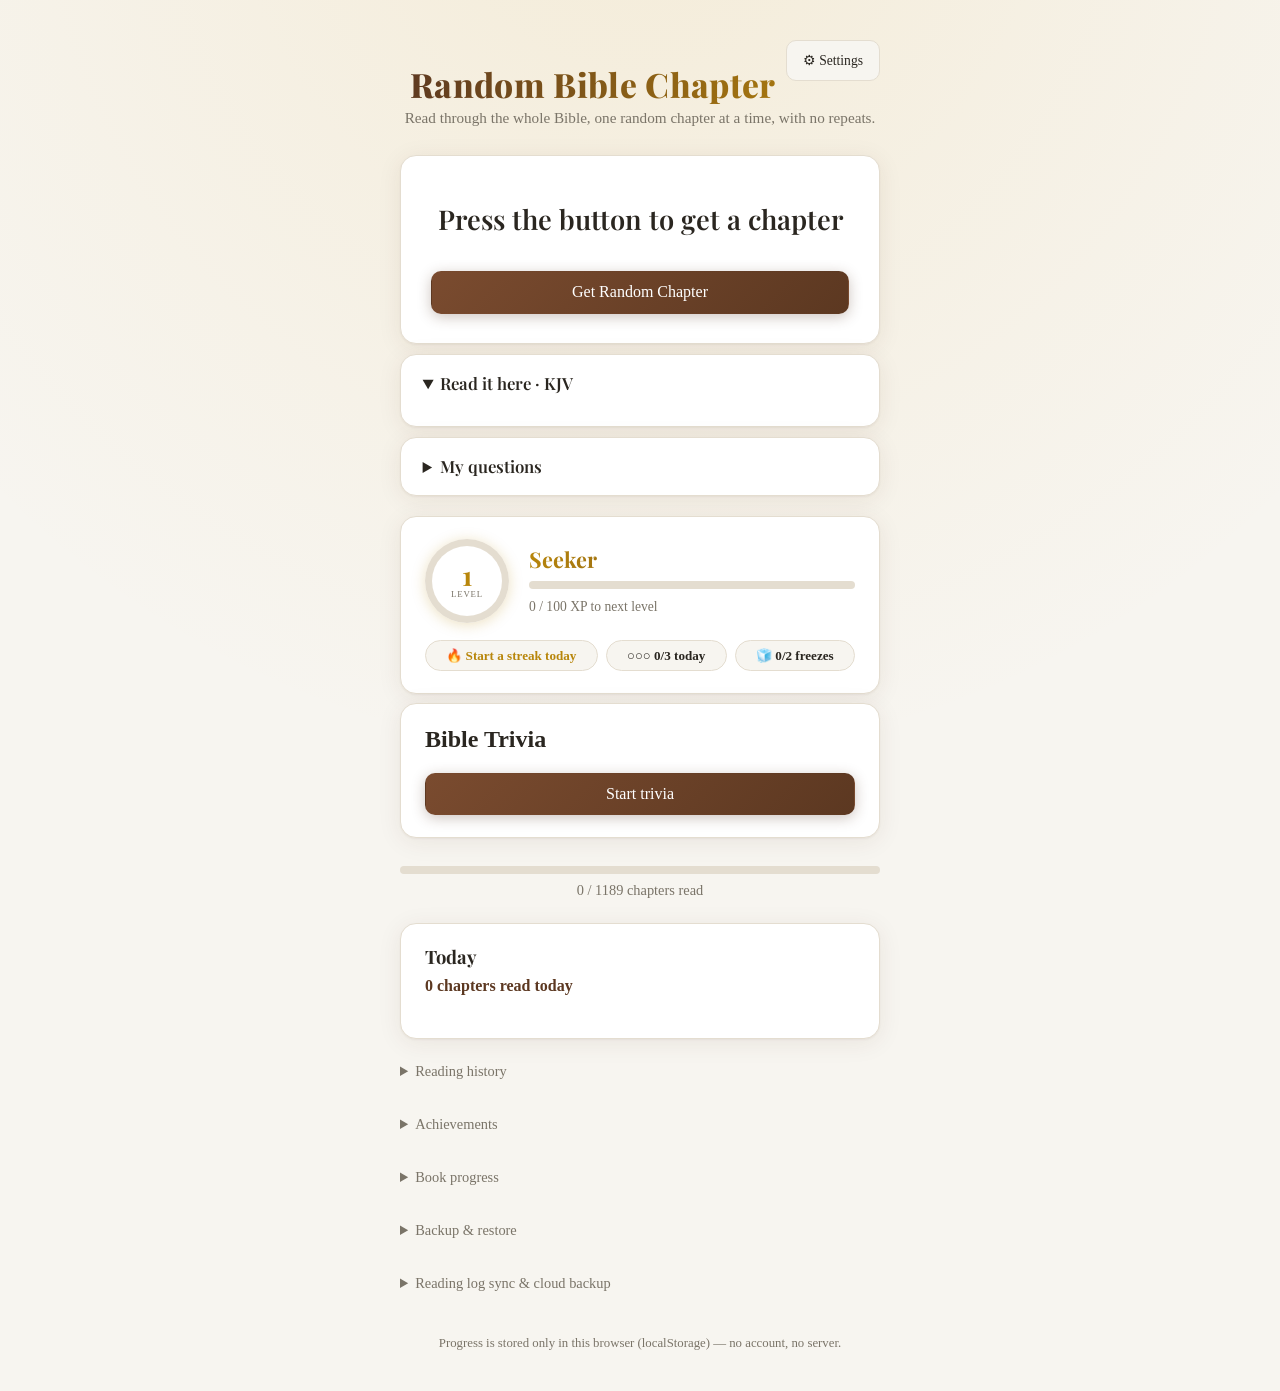
==== index.html @ 70b061d5 "Add Settings > LLM Usage meter, token ledger, and branch trigger for the dry run Co-Authored-By: Cla" ====
<!doctype html>
<html lang="en">
<head>
  <meta charset="UTF-8" />
  <meta name="viewport" content="width=device-width, initial-scale=1.0" />
  <title>Random Bible Chapter</title>
  <meta name="theme-color" content="#4a2c18" />
  <meta name="apple-mobile-web-app-capable" content="yes" />
  <meta name="apple-mobile-web-app-title" content="Bible Chapter" />
  <link rel="manifest" href="manifest.json" />
  <link rel="apple-touch-icon" href="icons/apple-touch-icon.png" />
  <link rel="icon" type="image/png" sizes="32x32" href="icons/favicon-32.png" />
  <link rel="icon" type="image/png" sizes="16x16" href="icons/favicon-16.png" />
  <link rel="icon" type="image/svg+xml" href="icons/icon.svg" />
  <link rel="preconnect" href="https://fonts.googleapis.com" />
  <link rel="preconnect" href="https://fonts.gstatic.com" crossorigin />
  <link
    href="https://fonts.googleapis.com/css2?family=Playfair+Display:ital,wght@0,500;0,600;0,700;0,900;1,600&display=swap"
    rel="stylesheet"
  />
  <link rel="stylesheet" href="style.css" />
</head>
<body>
  <main>
    <button id="settings-btn" class="settings-btn" type="button" aria-label="Settings">⚙ Settings</button>
    <h1>Random Bible Chapter</h1>
    <p class="subtitle">Read through the whole Bible, one random chapter at a time, with no repeats.</p>

    <div class="card">
      <div id="chapter-display">Press the button to get a chapter</div>
      <div id="read-timer" class="read-timer" hidden>
        <div class="read-timer-track"><div id="read-timer-fill" class="read-timer-fill"></div></div>
        <p id="read-timer-label" class="read-timer-label"></p>
      </div>
      <p id="nudge" class="nudge" hidden></p>
      <div class="buttons">
        <button id="get-btn" class="primary">Get Random Chapter</button>
        <div id="action-row" class="button-row" hidden>
          <button id="mark-btn" class="primary">Mark as Read</button>
          <button id="skip-btn">Skip</button>
        </div>
      </div>
    </div>

    <details id="reader" class="card reader" open>
      <summary id="reader-summary">Read it here · KJV</summary>
      <div id="reader-text" class="reader-text" aria-live="polite"></div>
      <div id="reader-mark-row" class="reader-mark-row" hidden>
        <button id="mark-btn-2" class="primary">Mark as Read</button>
      </div>
    </details>

    <details id="questions" class="card questions">
      <summary>My questions <span id="questions-count"></span></summary>
      <p class="hint">
        Jot down questions as you read, in any Bible version. Tap a verse
        number in the text above to start one. When you're done, copy them
        all as a prompt for an LLM.
      </p>
      <form id="q-form" class="q-form" autocomplete="off">
        <label for="q-passage">Passage</label>
        <input id="q-passage" class="code-box q-input" type="text" placeholder="e.g. John 3:16 or Psalm 23" />
        <label for="q-version">Version</label>
        <select id="q-version" class="q-input"></select>
        <input id="q-version-other" class="code-box q-input" type="text" placeholder="Which version?" hidden />
        <label for="q-text">Question</label>
        <textarea id="q-text" class="code-box" rows="3" placeholder="What did you wonder about?"></textarea>
        <button type="submit" class="primary">Add question</button>
      </form>
      <ul id="q-list" class="q-list"></ul>
      <label class="q-check"><input type="checkbox" id="q-include-text" /> Also include the KJV text of each passage</label>
      <button id="q-copy" class="primary">Copy all as an LLM prompt</button>
      <textarea id="q-preview" class="code-box" rows="10" readonly hidden></textarea>
      <p id="q-status" class="hint" aria-live="polite"></p>
      <button id="q-clear" class="q-clear">Clear all questions</button>
    </details>

    <div class="card level-card">
      <div class="level-card-main">
        <div id="level-ring" class="level-ring">
          <div class="level-ring-inner">
            <span id="level-badge" class="level-ring-value">1</span>
            <span class="level-ring-label">Level</span>
          </div>
        </div>
        <div class="level-card-info">
          <p id="rank-name" class="rank-name">Seeker</p>
          <div class="xp-track">
            <div id="xp-bar" class="xp-bar"></div>
          </div>
          <p id="xp-text" class="hint">0 / 100 XP to next level</p>
          <p id="xp-cap-note" class="xp-cap-note" hidden></p>
        </div>
      </div>
      <div class="habit-row">
        <span id="streak-chip" class="habit-chip streak-chip">🔥 Start a streak today</span>
        <span id="goal-chip" class="habit-chip goal-chip">○○○ 0/3 today</span>
        <span id="freeze-chip" class="habit-chip freeze-chip">🧊 0/2 freezes</span>
      </div>
      <p id="completions-line" class="completions-line" hidden></p>
    </div>

    <div class="card trivia-card">
      <h2>Bible Trivia</h2>
      <p id="trivia-status" class="trivia-status"></p>
      <div id="trivia-quiz" hidden>
        <p id="trivia-meta" class="trivia-meta"></p>
        <p id="trivia-question" class="trivia-question"></p>
        <div id="trivia-choices" class="trivia-choices"></div>
        <div id="trivia-feedback" hidden>
          <p id="trivia-result" class="trivia-result" aria-live="polite"></p>
          <p id="trivia-explain" class="trivia-explain"></p>
          <p id="trivia-src" class="trivia-src" hidden></p>
          <button id="trivia-next" class="primary">Next</button>
        </div>
        <button id="trivia-end" class="trivia-end">Finish for now</button>
      </div>
      <button id="trivia-start" class="primary">Start trivia</button>
    </div>

    <div class="progress">
      <div class="progress-track">
        <div id="progress-bar"></div>
      </div>
      <span id="progress-text">0 / 1189 chapters read</span>
    </div>

    <div class="card stats-card">
      <h2>Today</h2>
      <p id="today-count">0 chapters read today</p>
      <ul id="today-list" class="today-list"></ul>
      <p id="trend-text" class="trend-text"></p>
    </div>

    <details>
      <summary>Reading history</summary>
      <ul id="history-list"></ul>
      <button id="reset-btn">Erase everything &amp; start over</button>
    </details>

    <details>
      <summary>Achievements <span id="achievements-count"></span></summary>
      <ul id="achievements-list" class="achievements-list"></ul>
    </details>

    <details>
      <summary>Book progress</summary>
      <div id="book-map" class="book-map"></div>
    </details>

    <details>
      <summary>Backup &amp; restore</summary>
      <p class="hint">
        This app only stores progress in this browser. If you're using it as a
        home-screen app, iOS can occasionally clear that storage on its own —
        save a backup code now and then (e.g. into Notes) so you can restore
        your progress, level, and completions if that happens.
      </p>
      <button id="backup-btn">Copy backup code</button>
      <textarea id="backup-output" class="code-box" readonly rows="3" placeholder="Your backup code will appear here"></textarea>

      <label for="restore-input">Restore from a backup code</label>
      <textarea id="restore-input" class="code-box" rows="3" placeholder="Paste your backup code here"></textarea>
      <button id="restore-btn">Restore</button>

      <p id="backup-status" class="hint" aria-live="polite"></p>
    </details>

    <details>
      <summary>Reading log sync &amp; cloud backup</summary>
      <p class="hint">
        Paste a GitHub personal access token (fine-grained, scoped only to
        your private reading-log repo's Contents permission) to send each
        chapter you mark as read there automatically. This token is stored
        only in this browser (localStorage) — it isn't part of the app's
        source code.
      </p>
      <label for="sync-secret-input">Sync token</label>
      <input id="sync-secret-input" class="code-box" type="password" autocomplete="off" placeholder="Paste your GitHub token here" />
      <button id="sync-save-btn">Save sync key</button>
      <p id="sync-status" class="hint" aria-live="polite"></p>

      <p class="hint">
        With a token saved, your full progress — history, level, achievements,
        streak freezes, and trivia progress — is also backed up to your private repo after every
        chapter. If this browser ever loses its data, paste your token again
        above and tap Restore from cloud. A backup is never overwritten by a
        device that has less progress than it.
      </p>
      <button id="cloud-restore-btn">Restore from cloud</button>
      <p id="cloud-status" class="hint" aria-live="polite"></p>
    </details>

    <section id="settings-view" class="settings-view" hidden>
      <button id="settings-back" type="button">← Back</button>
      <h2>Settings</h2>
      <div id="settings-menu">
        <button id="llm-usage-link" class="settings-row" type="button">LLM Usage <span aria-hidden="true">›</span></button>
      </div>
      <div id="llm-usage" class="card" hidden>
        <h3>LLM Usage</h3>
        <p class="hint">Tokens the free models have used drafting and checking translations, as recorded in par/usage.json.</p>
        <div class="usage-meter" role="meter" id="usage-meter" aria-valuemin="0" aria-valuenow="0" aria-valuemax="1" aria-label="Total LLM tokens used">
          <div id="usage-fill" class="usage-fill"></div>
        </div>
        <p id="usage-total" class="usage-total"></p>
        <label for="usage-budget">Token budget</label>
        <input id="usage-budget" class="code-box q-input" type="number" min="1" step="100000" />
        <ul id="usage-providers" class="usage-providers"></ul>
        <p id="usage-status" class="hint" aria-live="polite"></p>
      </div>
    </section>

    <div id="toast-container" class="toast-container" aria-live="polite"></div>

    <div id="levelup-modal" class="levelup-overlay" hidden role="dialog" aria-modal="true" aria-live="assertive">
      <div class="levelup-card">
        <div class="levelup-burst" aria-hidden="true"></div>
        <div class="levelup-sparkles" aria-hidden="true">
          <span>✦</span><span>✧</span><span>✦</span><span>✧</span><span>✦</span><span>✧</span>
        </div>
        <p id="levelup-kicker" class="levelup-kicker">📖 Level Up! 📖</p>
        <p id="levelup-level" class="levelup-level">Level 2</p>
        <p id="levelup-rank" class="levelup-rank">Seeker</p>
        <p id="levelup-rankup" class="levelup-rankup" hidden>✨ New Rank Unlocked! ✨</p>
        <p id="levelup-completion" class="levelup-completion" hidden></p>
        <button id="levelup-dismiss" class="primary">Continue Reading</button>
      </div>
    </div>

    <footer>
      Progress is stored only in this browser (localStorage) — no account, no server.
    </footer>
  </main>

  <script src="data.js"></script>
  <script src="trivia.js"></script>
  <script src="trivia-prophecy.js"></script>
  <script src="trivia-archaeology.js"></script>
  <script src="trivia-language.js"></script>
  <script src="trivia-ane.js"></script>
  <script src="trivia-discoveries.js"></script>
  <script src="trivia-greek-aramaic-texts.js"></script>
  <script src="trivia-warmups.js"></script>
  <script src="trivia-deep.js"></script>
  <script src="app.js"></script>
</body>
</html>
---- style.css ----
:root {
  color-scheme: light dark;
  --bg: #f7f5f0;
  --card: #ffffff;
  --text: #2a2620;
  --muted: #7a7468;
  --accent: #7a4b2f;
  --accent-dark: #5c3821;
  --border: #e4ddd0;
  --gold: #b8860b;
  --gold-bright: #e0aa2e;
  --font-body: "Georgia", "Iowan Old Style", serif;
  --font-display: "Playfair Display", Georgia, serif;
  --shadow-card: 0 4px 24px rgba(74, 44, 24, 0.08), 0 1px 2px rgba(74, 44, 24, 0.05);
}

@media (prefers-color-scheme: dark) {
  :root {
    --bg: #1b1815;
    --card: #262220;
    --text: #ede7dc;
    --muted: #a89e8d;
    --accent: #c98a55;
    --accent-dark: #e0a06e;
    --border: #3a342e;
    --gold: #e0aa2e;
    --gold-bright: #f5cf6e;
    --shadow-card: 0 4px 24px rgba(0, 0, 0, 0.35), 0 1px 2px rgba(0, 0, 0, 0.25);
  }
}

* {
  box-sizing: border-box;
}

[hidden] {
  display: none !important;
}

body {
  margin: 0;
  min-height: 100vh;
  display: flex;
  justify-content: center;
  padding: 2.5rem 1rem;
  background: radial-gradient(circle at 50% -10%, rgba(224, 170, 46, 0.12), transparent 55%), var(--bg);
  color: var(--text);
  font-family: var(--font-body);
}

main {
  width: 100%;
  max-width: 480px;
  animation: fade-up 0.55s ease both;
}

h1 {
  text-align: center;
  font-family: var(--font-display);
  font-weight: 800;
  font-size: 2.1rem;
  letter-spacing: 0.01em;
  margin-bottom: 0.3rem;
  line-height: 1.25;
  color: var(--accent-dark);
}

/* Gradient text only where clipping is supported; otherwise the solid
   colour above stays visible instead of the title vanishing. */
@supports ((-webkit-background-clip: text) or (background-clip: text)) {
  h1 {
    background: linear-gradient(100deg, var(--accent-dark), var(--gold));
    -webkit-background-clip: text;
    background-clip: text;
    -webkit-text-fill-color: transparent;
  }
}

.subtitle {
  text-align: center;
  color: var(--muted);
  margin-top: 0;
  margin-bottom: 1.75rem;
  font-size: 0.95rem;
}

.card {
  position: relative;
  background: var(--card);
  border: 1px solid var(--border);
  border-radius: 16px;
  padding: 1.85rem;
  text-align: center;
  box-shadow: var(--shadow-card);
}

#chapter-display {
  font-family: var(--font-display);
  font-weight: 600;
  font-size: 1.7rem;
  min-height: 2.4em;
  display: flex;
  align-items: center;
  justify-content: center;
  margin-bottom: 1.25rem;
}

.buttons {
  display: flex;
  flex-direction: column;
  gap: 0.6rem;
}

.button-row {
  display: flex;
  gap: 0.6rem;
}

button {
  font-family: inherit;
  font-size: 1rem;
  padding: 0.7rem 1rem;
  border-radius: 10px;
  border: 1px solid var(--border);
  background: var(--bg);
  color: var(--text);
  cursor: pointer;
  flex: 1;
  transition: transform 0.15s ease, box-shadow 0.15s ease, background 0.15s ease, border-color 0.15s ease;
}

button:disabled {
  opacity: 0.5;
  cursor: not-allowed;
  transform: none;
}

button.primary {
  background: linear-gradient(135deg, var(--accent), var(--accent-dark));
  border-color: transparent;
  color: #fff;
  box-shadow: 0 3px 14px rgba(74, 44, 24, 0.28);
}

button.primary:hover:not(:disabled) {
  transform: translateY(-1px);
  box-shadow: 0 6px 20px rgba(74, 44, 24, 0.32);
}

button.primary.waiting:disabled {
  background: var(--border);
  color: var(--muted);
  box-shadow: none;
  cursor: progress;
  opacity: 0.9;
}

button:not(.primary):hover:not(:disabled) {
  border-color: var(--accent);
  transform: translateY(-1px);
}

/* --- Read timer (anti-farming dwell gate) --- */

.read-timer {
  margin: -0.4rem 0 1.1rem;
}

.read-timer-track {
  height: 6px;
  border-radius: 3px;
  background: var(--border);
  overflow: hidden;
}

.read-timer-fill {
  height: 100%;
  width: 0%;
  background: linear-gradient(90deg, var(--accent), var(--gold-bright));
  transition: width 0.4s linear;
}

.read-timer-label {
  margin: 0.45rem 0 0;
  font-size: 0.8rem;
  color: var(--muted);
  text-align: center;
  font-style: italic;
}

.progress {
  margin-top: 1.75rem;
}

.progress-track {
  height: 8px;
  border-radius: 4px;
  background: var(--border);
  overflow: hidden;
}

#progress-bar {
  height: 100%;
  width: 0%;
  background: linear-gradient(90deg, var(--accent), var(--accent-dark));
  transition: width 0.3s ease;
}

#progress-text {
  display: block;
  text-align: center;
  margin-top: 0.5rem;
  color: var(--muted);
  font-size: 0.9rem;
}

details {
  margin-top: 1.5rem;
}

summary {
  cursor: pointer;
  color: var(--muted);
  font-size: 0.9rem;
  margin-bottom: 0.75rem;
}

#history-list {
  list-style: none;
  padding: 0;
  margin: 0 0 1rem;
  max-height: 220px;
  overflow-y: auto;
  border: 1px solid var(--border);
  border-radius: 10px;
  background: var(--card);
}

#history-list li {
  padding: 0.4rem 0.75rem;
  border-bottom: 1px solid var(--border);
  font-size: 0.9rem;
}

#history-list li:last-child {
  border-bottom: none;
}

#reset-btn,
#backup-btn,
#restore-btn {
  width: 100%;
  font-size: 0.9rem;
}

#backup-btn {
  margin-bottom: 0.6rem;
}

.stats-card {
  margin-top: 1.5rem;
  text-align: left;
  padding: 1.25rem 1.5rem;
}

.stats-card h2 {
  margin: 0 0 0.5rem;
  font-family: var(--font-display);
  font-weight: 700;
  font-size: 1.15rem;
}

#today-count {
  margin: 0 0 0.6rem;
  font-weight: bold;
  color: var(--accent-dark);
}

.today-list {
  list-style: none;
  padding: 0;
  margin: 0 0 0.85rem;
  max-height: 160px;
  overflow-y: auto;
}

.today-list li {
  padding: 0.3rem 0;
  font-size: 0.9rem;
  border-bottom: 1px solid var(--border);
}

.today-list li:last-child {
  border-bottom: none;
}

.today-list li.muted,
.achievements-list li.muted {
  color: var(--muted);
  font-style: italic;
  border-bottom: none;
}

.trend-text {
  margin: 0;
  font-size: 0.88rem;
  color: var(--muted);
  line-height: 1.45;
}

.achievements-list {
  list-style: none;
  padding: 0;
  margin: 0 0 1rem;
  max-height: 220px;
  overflow-y: auto;
  border: 1px solid var(--border);
  border-radius: 10px;
  background: var(--card);
}

.achievements-list li {
  padding: 0.5rem 0.75rem;
  border-bottom: 1px solid var(--border);
  font-size: 0.9rem;
}

.achievements-list li:last-child {
  border-bottom: none;
}

.book-map h3 {
  font-size: 0.85rem;
  color: var(--muted);
  margin: 1rem 0 0.5rem;
}

.book-map h3:first-child {
  margin-top: 0;
}

.book-grid {
  display: grid;
  grid-template-columns: repeat(auto-fill, minmax(44px, 1fr));
  gap: 0.4rem;
}

.book-cell {
  position: relative;
  aspect-ratio: 1;
  border-radius: 8px;
  border: 1px solid var(--border);
  background: var(--bg);
  overflow: hidden;
  display: flex;
  align-items: center;
  justify-content: center;
  font-size: 0.7rem;
  font-weight: bold;
  color: var(--text);
  cursor: default;
}

.book-cell::before {
  content: "";
  position: absolute;
  inset: auto 0 0 0;
  height: var(--pct, 0%);
  background: linear-gradient(0deg, var(--accent), var(--gold-bright));
  opacity: 0.55;
  z-index: 0;
  transition: height 0.3s ease;
}

.book-cell span {
  position: relative;
  z-index: 1;
}

.toast-container {
  position: fixed;
  left: 50%;
  bottom: 1.5rem;
  transform: translateX(-50%);
  display: flex;
  flex-direction: column;
  gap: 0.5rem;
  z-index: 100;
  width: min(90vw, 420px);
  pointer-events: none;
}

.toast {
  background: linear-gradient(135deg, var(--accent-dark), var(--accent));
  color: #fff;
  padding: 0.7rem 1rem;
  border-radius: 12px;
  font-size: 0.9rem;
  text-align: center;
  box-shadow: 0 4px 18px rgba(0, 0, 0, 0.3);
  opacity: 0;
  transform: translateY(12px);
  transition: opacity 0.3s ease, transform 0.3s ease;
}

.toast.show {
  opacity: 1;
  transform: translateY(0);
}

.hint {
  font-size: 0.85rem;
  color: var(--muted);
  line-height: 1.45;
  margin: 0 0 0.75rem;
}

details label {
  display: block;
  font-size: 0.85rem;
  color: var(--muted);
  margin: 0.75rem 0 0.4rem;
}

.code-box {
  width: 100%;
  font-family: ui-monospace, "SF Mono", Menlo, monospace;
  font-size: 0.8rem;
  padding: 0.6rem 0.75rem;
  border-radius: 8px;
  border: 1px solid var(--border);
  background: var(--bg);
  color: var(--text);
  resize: vertical;
  margin-bottom: 0.6rem;
}

/* --- Level / rank card --- */

.level-card {
  margin-top: 1.25rem;
  padding: 1.35rem 1.5rem;
  text-align: left;
}

.level-card-main {
  display: flex;
  align-items: center;
  gap: 1.25rem;
}

.level-card-info {
  flex: 1;
  min-width: 0;
}

.level-ring {
  --pct: 0%;
  flex: 0 0 auto;
  width: 84px;
  height: 84px;
  border-radius: 50%;
  background: conic-gradient(var(--gold-bright) var(--pct), var(--border) 0);
  display: flex;
  align-items: center;
  justify-content: center;
  position: relative;
  box-shadow: 0 2px 14px rgba(184, 134, 11, 0.25);
  transition: background 0.4s ease;
}

.level-ring::before {
  content: "";
  position: absolute;
  inset: 7px;
  border-radius: 50%;
  background: var(--card);
}

.level-ring-inner {
  position: relative;
  z-index: 1;
  display: flex;
  flex-direction: column;
  align-items: center;
  line-height: 1;
}

.level-ring-value {
  font-family: var(--font-display);
  font-weight: 700;
  font-size: 1.7rem;
  color: var(--gold);
}

.level-ring-label {
  display: block;
  font-size: 0.55rem;
  letter-spacing: 0.1em;
  text-transform: uppercase;
  color: var(--muted);
  margin-top: 1px;
}

.rank-name {
  font-family: var(--font-display);
  font-weight: 700;
  font-size: 1.35rem;
  margin: 0 0 0.5rem;
  line-height: 1.3;
  color: var(--gold);
  overflow-wrap: anywhere;
}

@supports ((-webkit-background-clip: text) or (background-clip: text)) {
  .rank-name {
    background: linear-gradient(100deg, var(--gold), var(--accent-dark));
    -webkit-background-clip: text;
    background-clip: text;
    -webkit-text-fill-color: transparent;
  }
}

.xp-track {
  height: 8px;
  border-radius: 4px;
  background: var(--border);
  overflow: hidden;
}

.xp-bar {
  height: 100%;
  width: 0%;
  background: linear-gradient(90deg, var(--gold), var(--gold-bright));
  transition: width 0.3s ease;
}

#xp-text {
  margin: 0.5rem 0 0;
}

.xp-cap-note {
  margin: 0.35rem 0 0;
  font-size: 0.8rem;
  color: var(--muted);
  font-style: italic;
  line-height: 1.4;
}

.completions-line {
  margin: 1.1rem 0 0;
  padding: 0.5rem 0.9rem;
  border-radius: 999px;
  background: linear-gradient(90deg, rgba(184, 134, 11, 0.14), rgba(224, 170, 46, 0.14));
  border: 1px solid var(--border);
  font-size: 0.85rem;
  font-weight: 700;
  color: var(--gold);
  text-align: center;
}

/* --- Level-up celebration --- */

.levelup-overlay {
  position: fixed;
  inset: 0;
  background: rgba(0, 0, 0, 0.6);
  display: flex;
  align-items: center;
  justify-content: center;
  z-index: 200;
  padding: 1.5rem;
  opacity: 0;
  transition: opacity 0.25s ease;
}

.levelup-overlay.show {
  opacity: 1;
}

.levelup-card {
  position: relative;
  width: min(100%, 340px);
  background: var(--card);
  border-radius: 18px;
  padding: 2.5rem 1.75rem 1.75rem;
  text-align: center;
  overflow: hidden;
  box-shadow: 0 12px 40px rgba(0, 0, 0, 0.35);
  transform: scale(0.85);
  transition: transform 0.3s cubic-bezier(0.34, 1.56, 0.64, 1);
}

.levelup-overlay.show .levelup-card {
  transform: scale(1);
}

.levelup-card.epic {
  background: linear-gradient(160deg, var(--card), rgba(224, 170, 46, 0.1));
  box-shadow: 0 0 0 1px rgba(224, 170, 46, 0.45), 0 16px 55px rgba(184, 134, 11, 0.4);
}

.levelup-card.epic .levelup-burst {
  opacity: 0.32;
}

.levelup-burst {
  position: absolute;
  top: 50%;
  left: 50%;
  width: 260%;
  height: 260%;
  background: conic-gradient(
    from 0deg,
    transparent 0deg,
    var(--gold) 8deg,
    transparent 16deg,
    transparent 40deg,
    var(--gold) 48deg,
    transparent 56deg,
    transparent 80deg,
    var(--gold) 88deg,
    transparent 96deg,
    transparent 120deg,
    var(--gold) 128deg,
    transparent 136deg,
    transparent 160deg,
    var(--gold) 168deg,
    transparent 176deg,
    transparent 200deg,
    var(--gold) 208deg,
    transparent 216deg,
    transparent 240deg,
    var(--gold) 248deg,
    transparent 256deg,
    transparent 280deg,
    var(--gold) 288deg,
    transparent 296deg,
    transparent 320deg,
    var(--gold) 328deg,
    transparent 336deg
  );
  opacity: 0.18;
  transform: translate(-50%, -50%);
  animation: levelup-spin 12s linear infinite;
  z-index: 0;
}

@keyframes levelup-spin {
  to {
    transform: translate(-50%, -50%) rotate(360deg);
  }
}

.levelup-sparkles {
  position: absolute;
  inset: 0;
  z-index: 0;
  pointer-events: none;
}

.levelup-sparkles span {
  position: absolute;
  color: var(--gold-bright);
  font-size: 1.2rem;
  opacity: 0;
  animation: levelup-sparkle 1.8s ease-in-out infinite;
}

.levelup-sparkles span:nth-child(1) { top: 10%; left: 15%; animation-delay: 0s; }
.levelup-sparkles span:nth-child(2) { top: 20%; left: 80%; animation-delay: 0.2s; }
.levelup-sparkles span:nth-child(3) { top: 75%; left: 12%; animation-delay: 0.4s; }
.levelup-sparkles span:nth-child(4) { top: 80%; left: 82%; animation-delay: 0.6s; }
.levelup-sparkles span:nth-child(5) { top: 5%; left: 50%; animation-delay: 0.8s; }
.levelup-sparkles span:nth-child(6) { top: 88%; left: 48%; animation-delay: 1s; }

@keyframes levelup-sparkle {
  0%, 100% { opacity: 0; transform: scale(0.5) translateY(4px); }
  50% { opacity: 1; transform: scale(1.15) translateY(-4px); }
}

.levelup-kicker {
  position: relative;
  z-index: 1;
  margin: 0 0 0.5rem;
  font-size: 0.9rem;
  letter-spacing: 0.06em;
  text-transform: uppercase;
  color: var(--muted);
}

.levelup-level {
  position: relative;
  z-index: 1;
  margin: 0 0 0.25rem;
  font-family: var(--font-display);
  font-size: 2.4rem;
  font-weight: bold;
  color: var(--gold);
  animation: levelup-bounce 0.5s cubic-bezier(0.34, 1.56, 0.64, 1);
}

@keyframes levelup-bounce {
  0% { transform: scale(0.4); opacity: 0; }
  60% { transform: scale(1.15); opacity: 1; }
  100% { transform: scale(1); }
}

.levelup-rank {
  position: relative;
  z-index: 1;
  margin: 0 0 1rem;
  font-family: var(--font-display);
  font-size: 1.15rem;
  font-style: italic;
}

.levelup-rankup {
  position: relative;
  z-index: 1;
  margin: -0.5rem 0 1rem;
  font-size: 0.95rem;
  font-weight: bold;
  color: var(--gold-bright);
  animation: levelup-pulse 1.4s ease-in-out infinite;
}

@keyframes levelup-pulse {
  0%, 100% { opacity: 0.75; }
  50% { opacity: 1; }
}

.levelup-completion {
  position: relative;
  z-index: 1;
  margin: -0.5rem 0 1.25rem;
  font-size: 0.95rem;
  color: var(--text);
  line-height: 1.4;
}

#levelup-dismiss {
  position: relative;
  z-index: 1;
  width: 100%;
}

footer {
  text-align: center;
  color: var(--muted);
  font-size: 0.8rem;
  margin-top: 2rem;
}

footer a {
  color: inherit;
}

@keyframes fade-up {
  from {
    opacity: 0;
    transform: translateY(10px);
  }
  to {
    opacity: 1;
    transform: translateY(0);
  }
}

@media (prefers-reduced-motion: reduce) {
  * {
    animation-duration: 0.001ms !important;
    animation-iteration-count: 1 !important;
    transition-duration: 0.001ms !important;
    scroll-behavior: auto !important;
  }
}

/* --- Habit loop: streak, daily goal, nudges, XP pop --- */

.habit-row {
  display: flex;
  flex-wrap: wrap;
  gap: 0.5rem;
  margin-top: 1.1rem;
}

.habit-chip {
  flex: 1 1 auto;
  padding: 0.4rem 0.8rem;
  border-radius: 999px;
  border: 1px solid var(--border);
  background: var(--bg);
  font-size: 0.82rem;
  font-weight: 700;
  text-align: center;
  color: var(--text);
}

.streak-chip {
  color: var(--gold);
}

.streak-chip.at-risk {
  animation: streak-pulse 1.6s ease-in-out infinite;
  border-color: var(--gold);
}

.goal-chip.met {
  color: var(--gold);
  border-color: var(--gold);
  background: linear-gradient(90deg, rgba(184, 134, 11, 0.14), rgba(224, 170, 46, 0.14));
}

@keyframes streak-pulse {
  0%, 100% { box-shadow: 0 0 0 0 rgba(224, 170, 46, 0); }
  50% { box-shadow: 0 0 0 4px rgba(224, 170, 46, 0.3); }
}

.nudge {
  margin: -0.4rem 0 1rem;
  font-size: 0.88rem;
  font-weight: 700;
  color: var(--gold);
}

.xp-pop {
  position: absolute;
  top: 1rem;
  right: 1.25rem;
  font-family: var(--font-display);
  font-weight: 700;
  font-size: 1.1rem;
  color: var(--gold);
  pointer-events: none;
  animation: xp-float 1.1s ease-out forwards;
}

@keyframes xp-float {
  0% { opacity: 0; transform: translateY(8px) scale(0.8); }
  20% { opacity: 1; transform: translateY(0) scale(1.15); }
  100% { opacity: 0; transform: translateY(-28px) scale(1); }
}

@media (prefers-reduced-motion: reduce) {
  .streak-chip.at-risk, .xp-pop { animation: none; }
  .xp-pop { opacity: 1; }
}

.freeze-chip.empty {
  color: var(--muted);
  opacity: 0.8;
}

/* --- Bible Trivia --- */

.trivia-card {
  margin-top: 0.6rem;
  text-align: left;
  padding: 1.35rem 1.5rem;
}

.trivia-card h2 {
  margin-top: 0;
}

.trivia-status {
  margin: 0 0 1rem;
  font-size: 0.88rem;
  color: var(--muted);
  white-space: pre-line;
  line-height: 1.5;
}

.trivia-meta {
  margin: 0 0 0.5rem;
  font-size: 0.75rem;
  letter-spacing: 0.06em;
  text-transform: uppercase;
  color: var(--gold);
  font-weight: 700;
}

.trivia-question {
  margin: 0 0 1rem;
  font-family: var(--font-display);
  font-weight: 600;
  font-size: 1.15rem;
  line-height: 1.4;
}

.trivia-choices {
  display: flex;
  flex-direction: column;
  gap: 0.5rem;
  margin-bottom: 1rem;
}

.trivia-choice {
  text-align: left;
  line-height: 1.35;
}

.trivia-choice.correct {
  border-color: #3f8f4f;
  background: rgba(63, 143, 79, 0.15);
  opacity: 1;
}

.trivia-choice.wrong {
  border-color: #b24a4a;
  background: rgba(178, 74, 74, 0.15);
  opacity: 1;
}

.trivia-result {
  margin: 0 0 0.5rem;
  font-weight: 700;
}

.trivia-explain {
  margin: 0 0 1rem;
  font-size: 0.92rem;
  line-height: 1.55;
}

.trivia-card .primary {
  width: 100%;
}

.trivia-src {
  margin: -0.5rem 0 1rem;
  font-size: 0.8rem;
  line-height: 1.45;
  color: var(--muted);
  font-style: italic;
}

.trivia-end {
  display: block;
  margin: 0.9rem auto 0;
  padding: 0.35rem 0.9rem;
  font-size: 0.85rem;
  flex: none;
  background: transparent;
  color: var(--muted);
}

/* --- KJV reader --- */

.reader,
.questions {
  margin-top: 0.6rem;
  text-align: left;
  padding: 1.1rem 1.35rem;
}

.reader > summary,
.questions > summary {
  font-family: var(--font-display);
  font-size: 1.05rem;
  font-weight: 600;
  color: var(--text);
  margin-bottom: 0.9rem;
}

.reader:not([open]) > summary,
.questions:not([open]) > summary {
  margin-bottom: 0;
}

.reader-text {
  font-family: var(--font-body);
  font-size: 1.08rem;
  line-height: 1.8;
}

.reader-text .verse-para {
  margin: 0 0 1rem;
}

.reader-text .verse-num {
  font-family: var(--font-display);
  font-size: 0.68em;
  font-weight: 700;
  color: var(--gold);
  margin-right: 0.18em;
  cursor: pointer;
  user-select: none;
  vertical-align: super;
  line-height: 0;
}

.reader-text .verse-num:hover,
.reader-text .verse-num:focus-visible {
  text-decoration: underline;
  outline: none;
}

.reader-status {
  color: var(--muted);
  font-style: italic;
}

.reader-mark-row {
  margin-top: 1rem;
}

.reader-mark-row button {
  width: 100%;
}

/* --- Questions notebook --- */

.q-form label {
  display: block;
  margin: 0.5rem 0 0.25rem;
  font-size: 0.8rem;
  color: var(--muted);
  letter-spacing: 0.03em;
}

.q-input {
  font-family: var(--font-body);
  font-size: 0.95rem;
}

select.q-input {
  width: 100%;
  padding: 0.6rem 0.75rem;
  border-radius: 8px;
  border: 1px solid var(--border);
  background: var(--bg);
  color: var(--text);
  margin-bottom: 0.6rem;
}

.q-form textarea {
  font-family: var(--font-body);
  font-size: 0.95rem;
}

.q-form button {
  width: 100%;
  margin-bottom: 0.4rem;
}

.q-list {
  list-style: none;
  padding: 0;
  margin: 1rem 0;
}

.q-list li {
  padding: 0.7rem 0;
  border-top: 1px solid var(--border);
}

.q-list li.q-group {
  border-top: none;
  padding: 0.9rem 0 0.2rem;
  font-family: var(--font-display);
  font-weight: 600;
  color: var(--gold);
}

.q-item-head {
  display: flex;
  align-items: center;
  gap: 0.5rem;
  margin-bottom: 0.25rem;
}

.q-badge {
  font-size: 0.7rem;
  font-weight: 700;
  letter-spacing: 0.05em;
  padding: 0.1rem 0.5rem;
  border-radius: 999px;
  border: 1px solid var(--gold);
  color: var(--gold);
}

.q-item-actions {
  margin-left: auto;
  display: flex;
  gap: 0.35rem;
}

.q-item-actions button {
  flex: none;
  padding: 0.15rem 0.55rem;
  font-size: 0.78rem;
  background: transparent;
  color: var(--muted);
}

.q-text {
  margin: 0;
  line-height: 1.5;
  white-space: pre-wrap;
}

.q-check {
  display: block;
  margin: 0.4rem 0 0.7rem;
  font-size: 0.88rem;
}

#q-copy {
  width: 100%;
  margin-bottom: 0.6rem;
}

.q-clear {
  display: block;
  margin: 0.4rem auto 0;
  flex: none;
  padding: 0.3rem 0.8rem;
  font-size: 0.82rem;
  background: transparent;
  color: var(--muted);
}

.settings-btn {
  float: right;
  font-size: 0.85rem;
}

body.settings-open main > :not(#settings-view):not(h1) {
  display: none !important;
}

body.settings-open .subtitle {
  display: none !important;
}

.settings-row {
  display: flex;
  justify-content: space-between;
  width: 100%;
  margin-top: 12px;
}

.usage-meter {
  height: 18px;
  border-radius: 9px;
  background: var(--border);
  overflow: hidden;
  margin: 12px 0 6px;
}

.usage-meter.small {
  height: 8px;
  margin: 4px 0 10px;
}

.usage-fill {
  height: 100%;
  width: 0;
  background: var(--accent);
  transition: width 0.4s ease;
}

.usage-fill.over {
  background: #b3382c;
}

.usage-total {
  font-weight: 600;
  margin: 0 0 12px;
}

.usage-providers {
  list-style: none;
  padding: 0;
  margin: 12px 0 0;
}
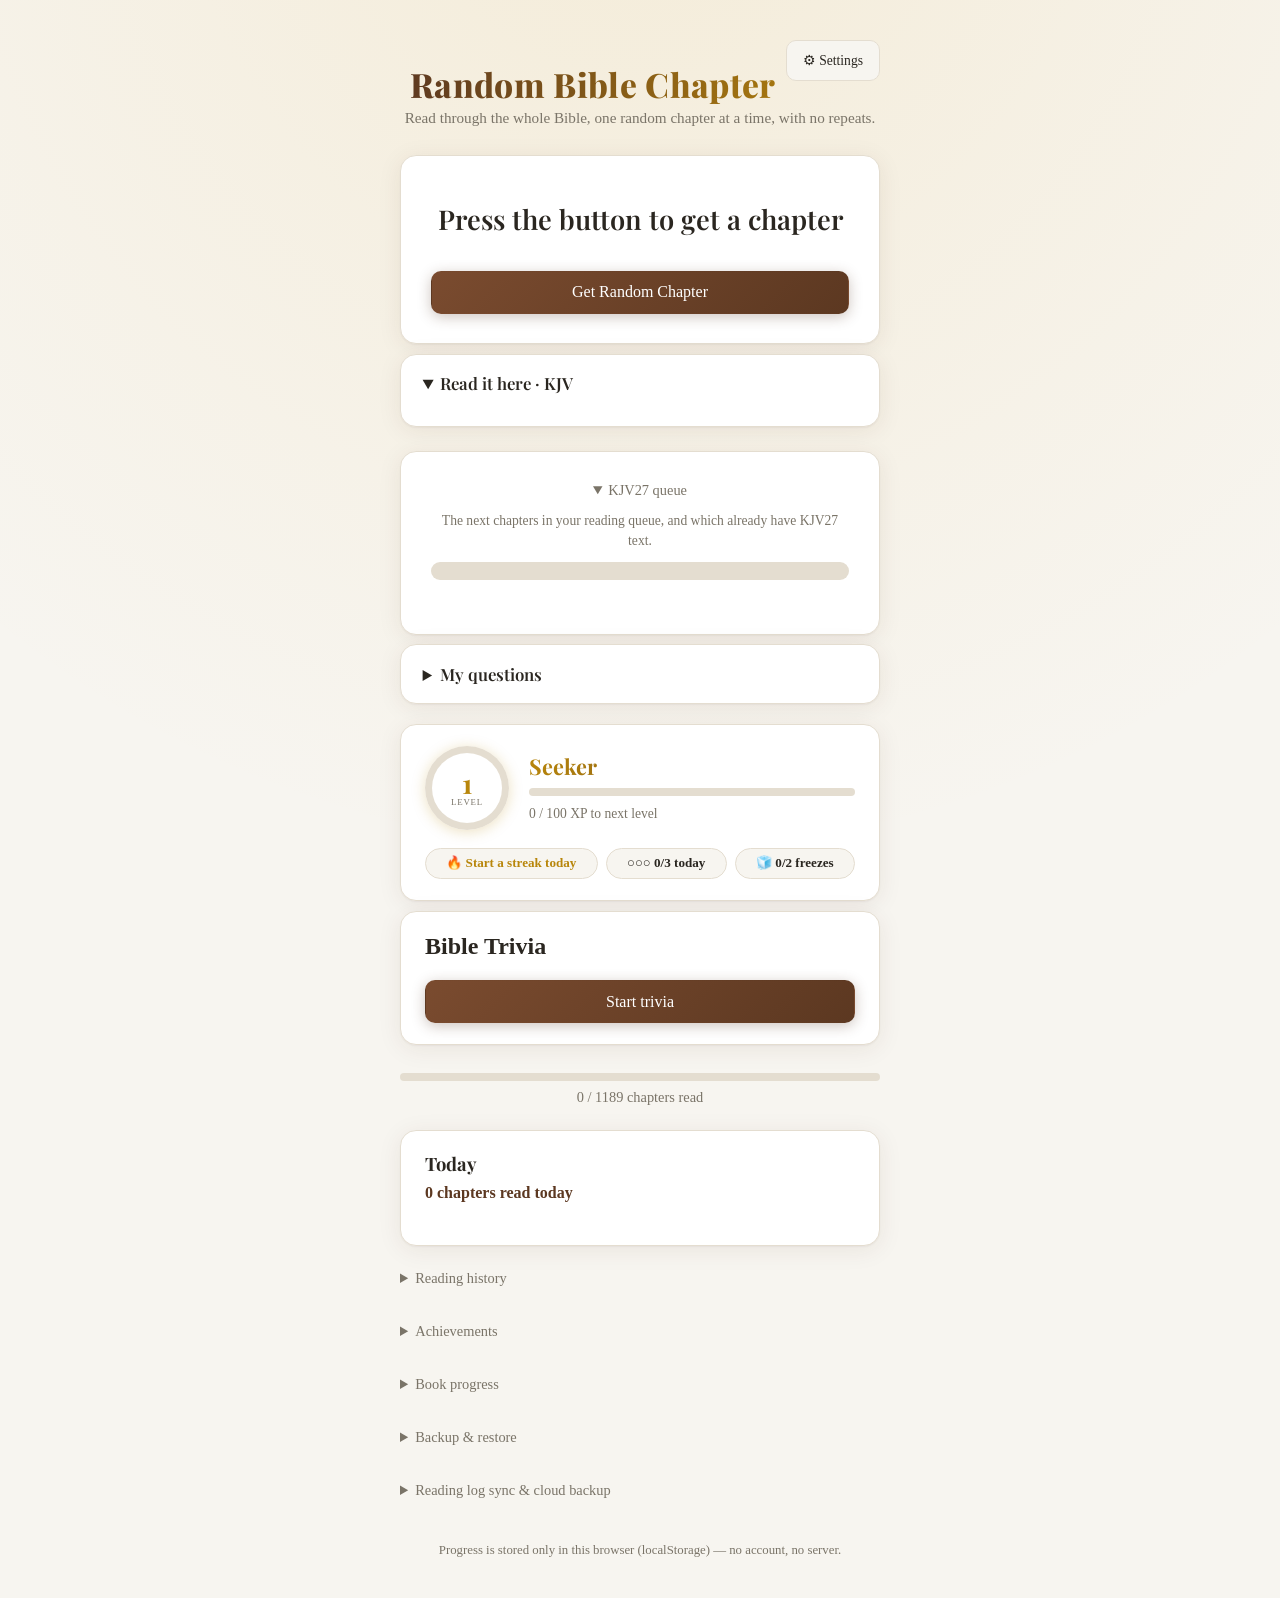
==== commit 55864064: "Move the KJV27 queue from Settings to the homepage Co-Authored-By: Claude Sonnet 5.5 <noreply@anthro" ====
--- a/index.html
+++ b/index.html
@@ -44,10 +44,22 @@
 
     <details id="reader" class="card reader" open>
       <summary id="reader-summary">Read it here · KJV</summary>
+      <div id="reader-version-row" class="reader-version-row" hidden>
+        <button id="reader-version-btn" type="button"></button>
+      </div>
       <div id="reader-text" class="reader-text" aria-live="polite"></div>
       <div id="reader-mark-row" class="reader-mark-row" hidden>
         <button id="mark-btn-2" class="primary">Mark as Read</button>
       </div>
+    </details>
+
+    <details id="kjv27-progress" class="card kjv27-progress" open>
+      <summary>KJV27 queue <span id="kjv27-count"></span></summary>
+      <p class="hint">The next chapters in your reading queue, and which already have KJV27 text.</p>
+      <div class="usage-meter" id="kjv27-next-meter"><div id="kjv27-next-fill" class="usage-fill"></div></div>
+      <ul id="kjv27-list" class="kjv27-list"></ul>
+      <p id="kjv27-all" class="hint"></p>
+      <p id="kjv27-status" class="hint" aria-live="polite"></p>
     </details>
 
     <details id="questions" class="card questions">
--- a/style.css
+++ b/style.css
@@ -1176,3 +1176,18 @@
   padding: 0;
   margin: 12px 0 0;
 }
+
+.reader-version-row {
+  margin: 4px 0 8px;
+}
+
+.reader-version-row button {
+  font-size: 0.8rem;
+}
+
+.kjv27-list {
+  list-style: none;
+  padding: 0;
+  margin: 12px 0;
+  columns: 2;
+}
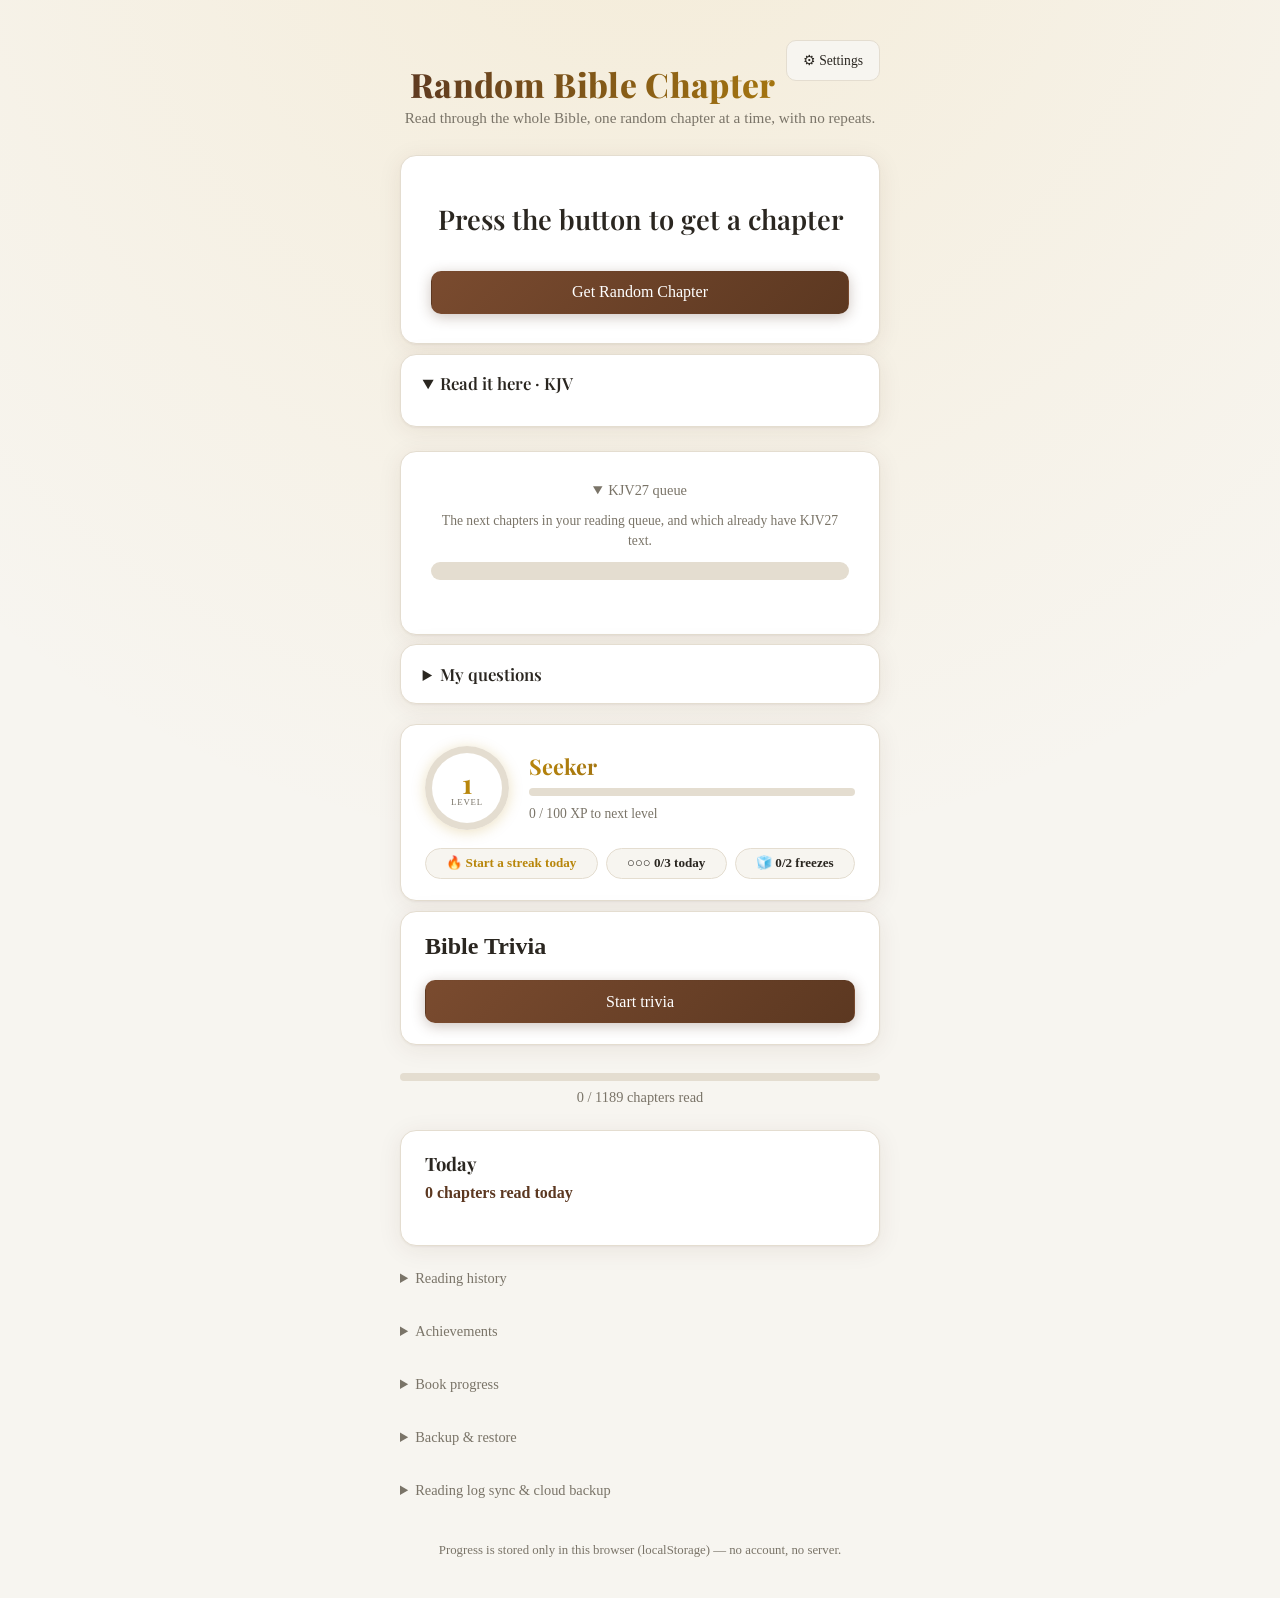
==== commit fdde9f5c: "Prompt to reload when a newer build is deployed Co-Authored-By: Claude Sonnet 5.5 <noreply@anthropic" ====
--- a/index.html
+++ b/index.html
@@ -5,6 +5,7 @@
   <meta name="viewport" content="width=device-width, initial-scale=1.0" />
   <title>Random Bible Chapter</title>
   <meta name="theme-color" content="#4a2c18" />
+  <meta name="build" content="__BUILD__" />
   <meta name="apple-mobile-web-app-capable" content="yes" />
   <meta name="apple-mobile-web-app-title" content="Bible Chapter" />
   <link rel="manifest" href="manifest.json" />
@@ -18,7 +19,7 @@
     href="https://fonts.googleapis.com/css2?family=Playfair+Display:ital,wght@0,500;0,600;0,700;0,900;1,600&display=swap"
     rel="stylesheet"
   />
-  <link rel="stylesheet" href="style.css" />
+  <link rel="stylesheet" href="style.css?v=__BUILD__" />
 </head>
 <body>
   <main>
@@ -223,6 +224,12 @@
       </div>
     </section>
 
+    <div id="update-banner" class="update-banner" role="alert" hidden>
+      <span>A new version is available.</span>
+      <button id="update-reload" class="primary" type="button">Reload</button>
+      <button id="update-later" type="button">Later</button>
+    </div>
+
     <div id="toast-container" class="toast-container" aria-live="polite"></div>
 
     <div id="levelup-modal" class="levelup-overlay" hidden role="dialog" aria-modal="true" aria-live="assertive">
@@ -245,16 +252,16 @@
     </footer>
   </main>
 
-  <script src="data.js"></script>
-  <script src="trivia.js"></script>
-  <script src="trivia-prophecy.js"></script>
-  <script src="trivia-archaeology.js"></script>
-  <script src="trivia-language.js"></script>
-  <script src="trivia-ane.js"></script>
-  <script src="trivia-discoveries.js"></script>
-  <script src="trivia-greek-aramaic-texts.js"></script>
-  <script src="trivia-warmups.js"></script>
-  <script src="trivia-deep.js"></script>
-  <script src="app.js"></script>
+  <script src="data.js?v=__BUILD__"></script>
+  <script src="trivia.js?v=__BUILD__"></script>
+  <script src="trivia-prophecy.js?v=__BUILD__"></script>
+  <script src="trivia-archaeology.js?v=__BUILD__"></script>
+  <script src="trivia-language.js?v=__BUILD__"></script>
+  <script src="trivia-ane.js?v=__BUILD__"></script>
+  <script src="trivia-discoveries.js?v=__BUILD__"></script>
+  <script src="trivia-greek-aramaic-texts.js?v=__BUILD__"></script>
+  <script src="trivia-warmups.js?v=__BUILD__"></script>
+  <script src="trivia-deep.js?v=__BUILD__"></script>
+  <script src="app.js?v=__BUILD__"></script>
 </body>
 </html>
--- a/style.css
+++ b/style.css
@@ -1191,3 +1191,28 @@
   margin: 12px 0;
   columns: 2;
 }
+
+.update-banner {
+  position: fixed;
+  left: 12px;
+  right: 12px;
+  bottom: 12px;
+  z-index: 50;
+  display: flex;
+  align-items: center;
+  gap: 10px;
+  padding: 12px 14px;
+  border-radius: 12px;
+  background: var(--card, #fff);
+  border: 1px solid var(--border);
+  box-shadow: 0 4px 18px rgba(0, 0, 0, 0.25);
+}
+
+.update-banner[hidden] {
+  display: none;
+}
+
+.update-banner span {
+  flex: 1;
+  font-weight: 600;
+}
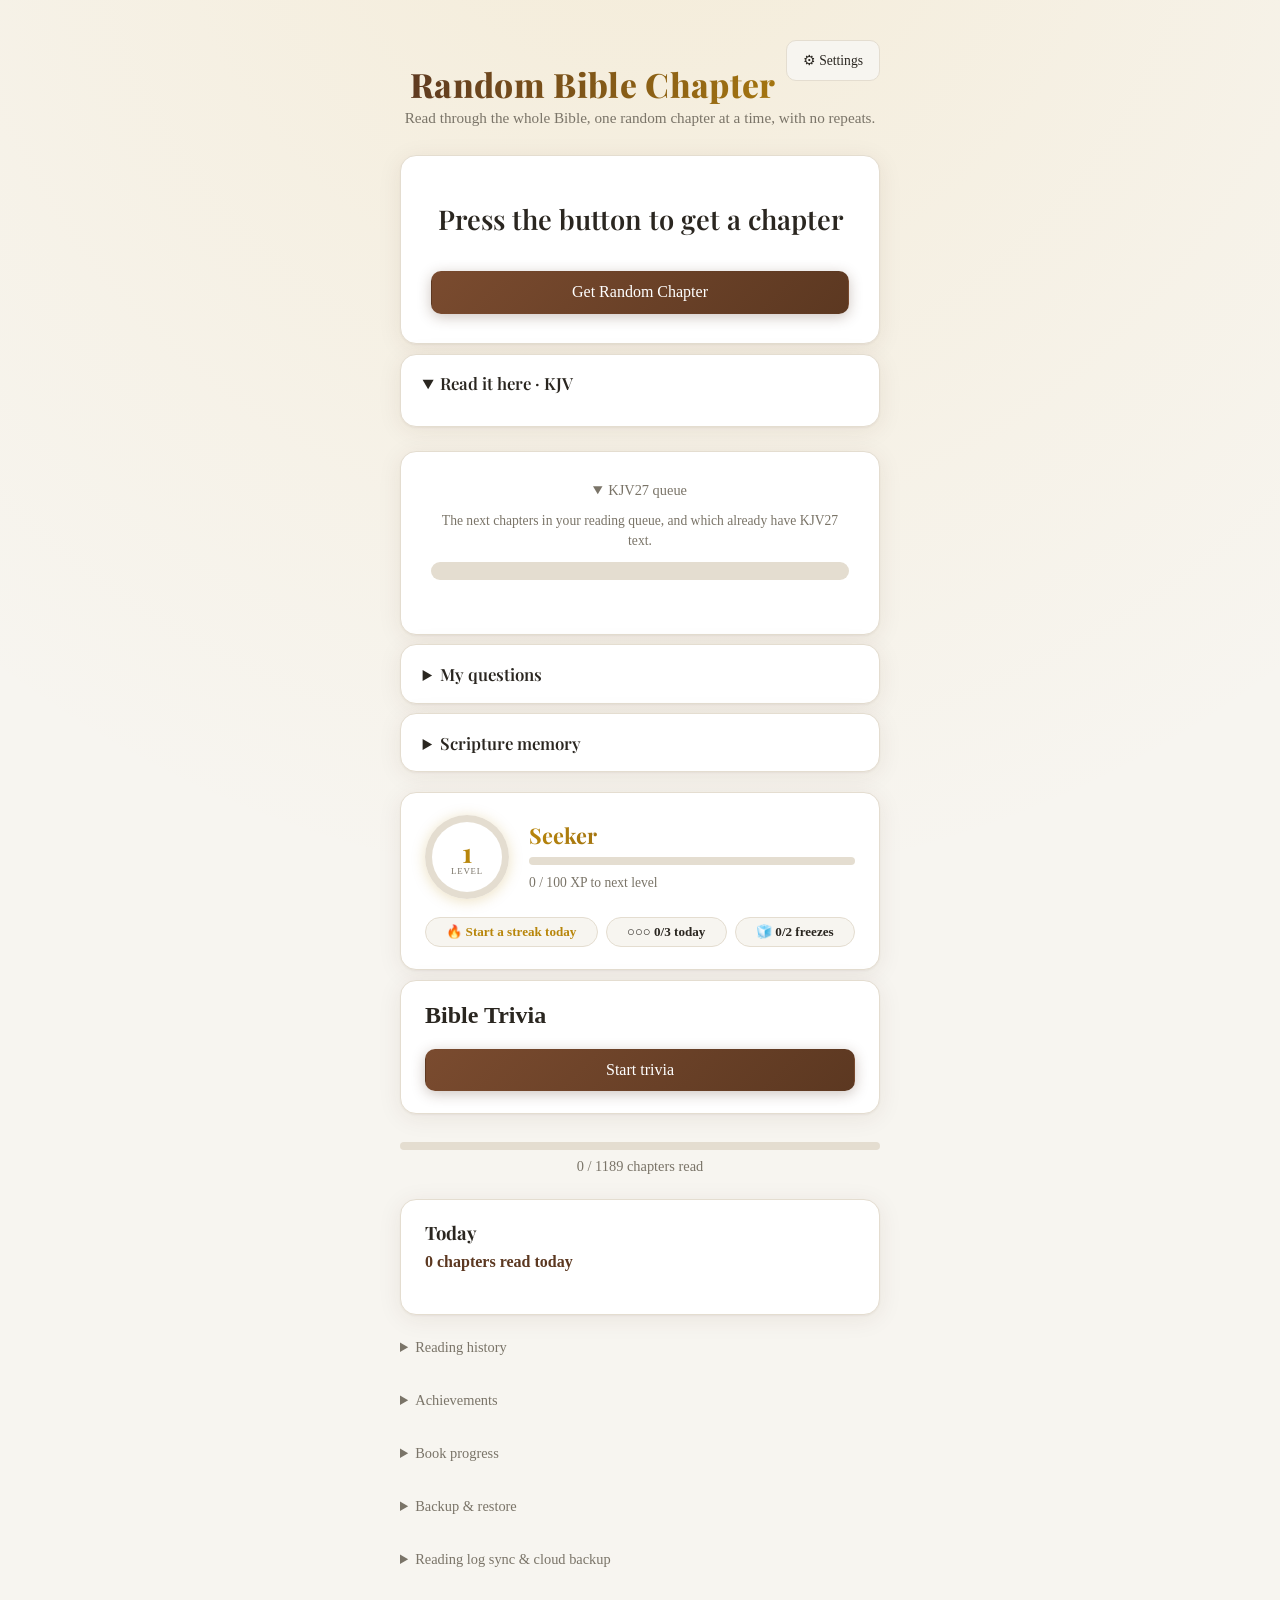
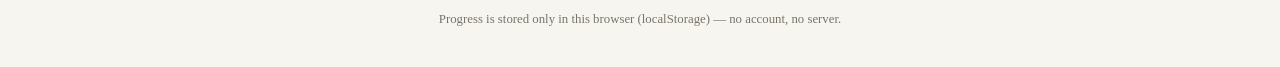
==== commit bda8b8ff: "Scripture memory: highlight to memorize, in-app spaced-repetition drills Co-Authored-By: Claude Sonn" ====
--- a/index.html
+++ b/index.html
@@ -48,7 +48,16 @@
       <div id="reader-version-row" class="reader-version-row" hidden>
         <button id="reader-version-btn" type="button"></button>
       </div>
+      <div id="reader-notes-row" class="reader-notes-row" hidden>
+        <button id="notes-toggle" type="button"></button>
+        <span id="notes-legend" class="notes-legend"></span>
+      </div>
       <div id="reader-text" class="reader-text" aria-live="polite"></div>
+      <div id="chapter-map" class="chapter-map" hidden>
+        <h3 class="map-title">Places in this chapter</h3>
+        <div id="map-frame" class="map-frame"></div>
+        <p id="map-caption" class="hint"></p>
+      </div>
       <div id="reader-mark-row" class="reader-mark-row" hidden>
         <button id="mark-btn-2" class="primary">Mark as Read</button>
       </div>
@@ -88,6 +97,27 @@
       <button id="q-clear" class="q-clear">Clear all questions</button>
     </details>
 
+    <details id="memory" class="card questions">
+      <summary>Scripture memory <span id="memory-count"></span></summary>
+      <div id="mem-home">
+        <p class="hint">
+          Highlight any words in the reader above and tap “Memorize”, or tap a
+          verse number and choose “Memorize verse”. You can also add a passage
+          by reference. Practice starts with blanks and ends with typing it from
+          memory; verses you know come back less often.
+        </p>
+        <form id="mem-form" class="q-form" autocomplete="off">
+          <label for="mem-passage">Add a passage</label>
+          <input id="mem-passage" class="code-box q-input" type="text" placeholder="e.g. Psalm 23:1-4 or John 3:16" />
+          <button type="submit" class="primary">Add to memory</button>
+        </form>
+        <button id="mem-practice" class="primary" type="button" hidden></button>
+        <p id="mem-status" class="hint" aria-live="polite"></p>
+        <ul id="mem-list" class="q-list"></ul>
+      </div>
+      <div id="mem-drill" class="mem-drill" hidden></div>
+    </details>
+
     <div class="card level-card">
       <div class="level-card-main">
         <div id="level-ring" class="level-ring">
@@ -224,6 +254,14 @@
       </div>
     </section>
 
+    <div id="popover" class="popover" role="dialog" hidden>
+      <button id="popover-close" class="popover-close" type="button" aria-label="Close">×</button>
+      <div id="popover-body"></div>
+    </div>
+
+    <button id="resume-pill" class="resume-pill" type="button" hidden></button>
+    <button id="memorize-pill" class="memorize-pill" type="button" hidden></button>
+
     <div id="update-banner" class="update-banner" role="alert" hidden>
       <span>A new version is available.</span>
       <button id="update-reload" class="primary" type="button">Reload</button>
@@ -262,6 +300,9 @@
   <script src="trivia-greek-aramaic-texts.js?v=__BUILD__"></script>
   <script src="trivia-warmups.js?v=__BUILD__"></script>
   <script src="trivia-deep.js?v=__BUILD__"></script>
+  <script src="map-data.js?v=__BUILD__"></script>
+  <script src="places.js?v=__BUILD__"></script>
+  <script src="memory.js?v=__BUILD__"></script>
   <script src="app.js?v=__BUILD__"></script>
 </body>
 </html>
--- a/style.css
+++ b/style.css
@@ -12,6 +12,17 @@
   --font-body: "Georgia", "Iowan Old Style", serif;
   --font-display: "Playfair Display", Georgia, serif;
   --shadow-card: 0 4px 24px rgba(74, 44, 24, 0.08), 0 1px 2px rgba(74, 44, 24, 0.05);
+  --map-sea: #d7e6ee;
+  --map-land: #f0e8d6;
+  --map-line: #b9a98a;
+  --map-water: #9bbdd0;
+  --k-word: #9a6a00;
+  --k-variant: #b3382c;
+  --k-ane: #2a6f94;
+  --k-archaeology: #2e7d50;
+  --k-extrabiblical: #6a4c93;
+  --k-prophecy: #c25f00;
+  --k-canon: #1f5fa8;
 }
 
 @media (prefers-color-scheme: dark) {
@@ -26,6 +37,17 @@
     --gold: #e0aa2e;
     --gold-bright: #f5cf6e;
     --shadow-card: 0 4px 24px rgba(0, 0, 0, 0.35), 0 1px 2px rgba(0, 0, 0, 0.25);
+    --map-sea: #1f2f3a;
+    --map-land: #3a342b;
+    --map-line: #6b6150;
+    --map-water: #3f6a85;
+    --k-word: #e0aa2e;
+    --k-variant: #ef7d70;
+    --k-ane: #6db6dc;
+    --k-archaeology: #6fcf97;
+    --k-extrabiblical: #b79be0;
+    --k-prophecy: #f09a4a;
+    --k-canon: #7fb0ec;
   }
 }
 
@@ -1216,3 +1238,254 @@
   flex: 1;
   font-weight: 600;
 }
+
+/* --- Tap targets, study notes, popover, resume pill, chapter map --- */
+.reader-text .verse-num {
+  display: inline-block;
+  min-width: 2.2em;
+  padding: 0.55em 0.5em;
+  margin: -0.55em -0.25em -0.55em -0.5em;
+  text-align: center;
+  line-height: 1;
+}
+
+.reader-text .verse.flash {
+  background: color-mix(in srgb, var(--gold) 28%, transparent);
+  border-radius: 4px;
+  transition: background 0.6s ease;
+}
+
+.reader-notes-row {
+  display: flex;
+  flex-wrap: wrap;
+  align-items: center;
+  gap: 8px 12px;
+  margin: 4px 0 8px;
+}
+
+.reader-notes-row button {
+  font-size: 0.8rem;
+}
+
+.notes-legend {
+  display: flex;
+  flex-wrap: wrap;
+  gap: 4px 10px;
+  font-size: 0.72rem;
+  color: var(--muted);
+}
+
+.notes-legend span {
+  border-bottom: 2px dotted var(--k, var(--muted));
+}
+
+.ann {
+  font: inherit;
+  font-weight: 700;
+  color: inherit;
+  background: none;
+  border: 0;
+  border-bottom: 2px dotted var(--k, var(--muted));
+  padding: 0;
+  margin: 0;
+  cursor: pointer;
+  text-align: inherit;
+  line-height: inherit;
+}
+
+.ann:hover,
+.ann:focus-visible {
+  background: color-mix(in srgb, var(--k, var(--gold)) 18%, transparent);
+  outline: none;
+}
+
+.ann-word { --k: var(--k-word); }
+.ann-variant { --k: var(--k-variant); }
+.ann-ane { --k: var(--k-ane); }
+.ann-archaeology { --k: var(--k-archaeology); }
+.ann-extrabiblical { --k: var(--k-extrabiblical); }
+.ann-prophecy { --k: var(--k-prophecy); }
+.ann-canon { --k: var(--k-canon); }
+
+.popover {
+  position: absolute;
+  z-index: 60;
+  max-height: min(70vh, 480px);
+  overflow: auto;
+  padding: 14px 16px 12px;
+  border-radius: 12px;
+  background: var(--card);
+  color: var(--text);
+  border: 1px solid var(--border);
+  box-shadow: 0 8px 28px rgba(0, 0, 0, 0.3);
+  font-size: 0.92rem;
+  line-height: 1.5;
+}
+
+.popover-close {
+  position: absolute;
+  top: 2px;
+  right: 6px;
+  border: 0;
+  background: none;
+  color: var(--muted);
+  font-size: 1.4rem;
+  line-height: 1;
+  cursor: pointer;
+  padding: 6px 8px;
+}
+
+.note + .note {
+  margin-top: 12px;
+  padding-top: 12px;
+  border-top: 1px solid var(--border);
+}
+
+.note-kind {
+  display: inline-block;
+  font-size: 0.68rem;
+  font-weight: 700;
+  letter-spacing: 0.06em;
+  text-transform: uppercase;
+  color: var(--k, var(--muted));
+}
+
+.note-title {
+  display: block;
+  margin: 2px 0 4px;
+  font-family: var(--font-display);
+}
+
+.note p {
+  margin: 0 0 6px;
+}
+
+.note-refs,
+.note-source {
+  font-size: 0.8rem;
+  color: var(--muted);
+}
+
+.popover textarea {
+  width: 100%;
+  margin: 8px 0;
+}
+
+.popover .popover-actions {
+  display: flex;
+  gap: 8px;
+  flex-wrap: wrap;
+}
+
+.resume-pill {
+  position: fixed;
+  right: 14px;
+  bottom: calc(16px + env(safe-area-inset-bottom, 0px));
+  z-index: 45;
+  padding: 10px 16px;
+  border-radius: 999px;
+  border: 0;
+  background: var(--accent);
+  color: #fff;
+  font: inherit;
+  font-size: 0.85rem;
+  font-weight: 600;
+  box-shadow: 0 4px 16px rgba(0, 0, 0, 0.3);
+  cursor: pointer;
+}
+
+body.has-update-banner .resume-pill {
+  bottom: calc(84px + env(safe-area-inset-bottom, 0px));
+}
+
+.chapter-map {
+  margin: 1.2rem 0 0.6rem;
+}
+
+.map-title {
+  margin: 0 0 6px;
+  font-size: 1rem;
+  font-family: var(--font-display);
+}
+
+.map-frame svg {
+  display: block;
+  width: 100%;
+  height: auto;
+  border-radius: 10px;
+  border: 1px solid var(--border);
+  background: var(--map-sea);
+}
+
+.map-land { fill: var(--map-land); stroke: var(--map-line); }
+.map-lake { fill: var(--map-sea); stroke: var(--map-water); }
+.map-river { fill: none; stroke: var(--map-water); stroke-linecap: round; }
+.map-region { fill: var(--muted); font-style: italic; letter-spacing: 0.12em; text-transform: uppercase; opacity: 0.75; font-family: var(--font-body); }
+.map-anchor { fill: var(--muted); opacity: 0.65; font-family: var(--font-body); }
+.map-pin { cursor: pointer; }
+.map-pin .pin { fill: var(--accent); stroke: var(--card); }
+.map-pin .pin.approx { fill: var(--card); stroke: var(--accent); }
+.map-pin text { fill: var(--text); font-weight: 700; font-family: var(--font-body); paint-order: stroke; stroke: var(--map-land); stroke-linejoin: round; }
+.map-pin:focus-visible { outline: none; }
+.map-pin:focus-visible .pin,
+.map-pin:hover .pin { fill: var(--gold); }
+
+.memorize-pill {
+  position: fixed;
+  left: 14px;
+  bottom: calc(16px + env(safe-area-inset-bottom, 0px));
+  z-index: 46;
+  max-width: calc(100vw - 28px);
+  padding: 10px 16px;
+  border-radius: 999px;
+  border: 0;
+  background: var(--gold);
+  color: #fff;
+  font: inherit;
+  font-size: 0.85rem;
+  font-weight: 600;
+  box-shadow: 0 4px 16px rgba(0, 0, 0, 0.3);
+  cursor: pointer;
+}
+
+body.has-update-banner .memorize-pill {
+  bottom: calc(84px + env(safe-area-inset-bottom, 0px));
+}
+
+.mem-snippet,
+.mem-text {
+  margin: 0.2rem 0 0.8rem;
+  line-height: 1.7;
+  font-size: 1.05rem;
+}
+
+.mem-snippet {
+  font-size: 0.92rem;
+  color: var(--muted);
+  line-height: 1.5;
+}
+
+.mem-ref {
+  font-family: var(--font-display);
+  color: var(--gold);
+  margin: 0 0 0.5rem;
+}
+
+.mem-drill button {
+  margin-bottom: 0.4rem;
+}
+
+.mem-miss {
+  text-decoration: underline wavy #b3382c;
+  text-underline-offset: 3px;
+}
+
+.mem-pass {
+  color: #2e7d50;
+  font-weight: 600;
+}
+
+.mem-fail {
+  color: #b3382c;
+  font-weight: 600;
+}
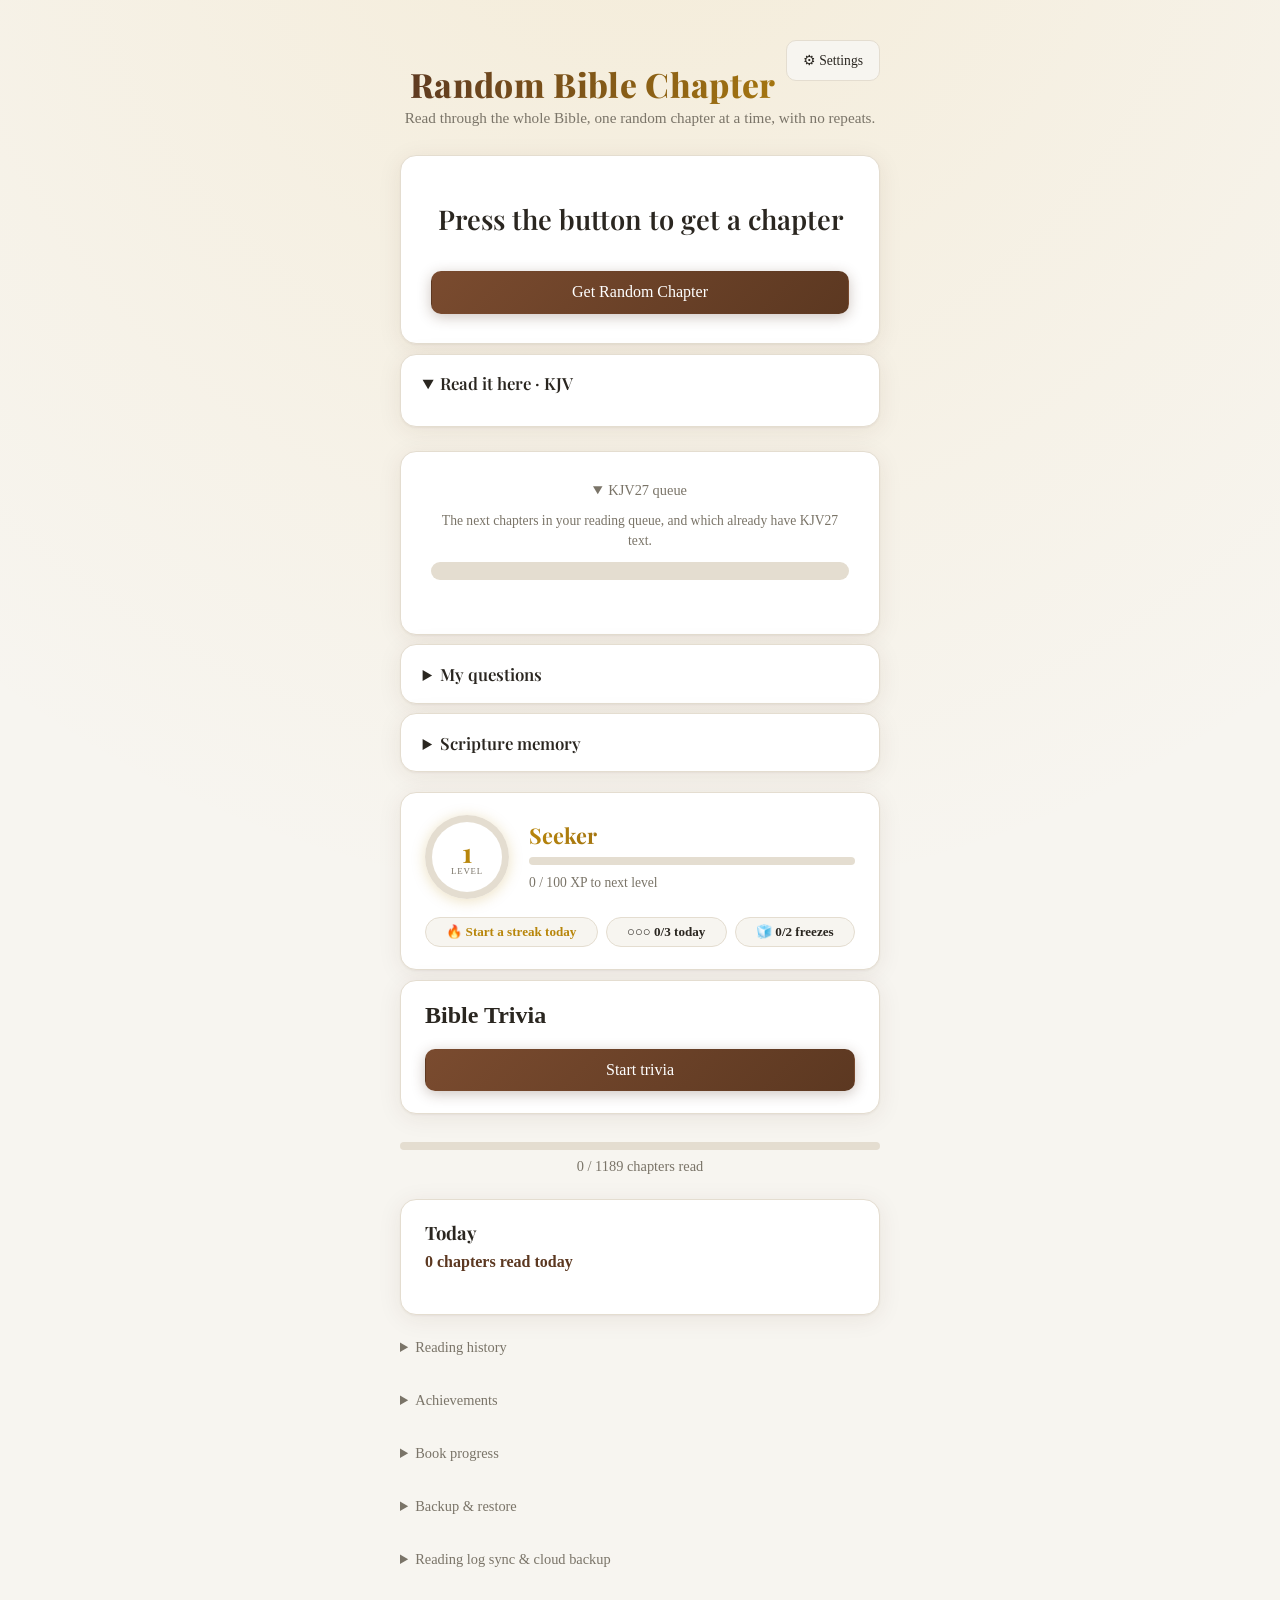
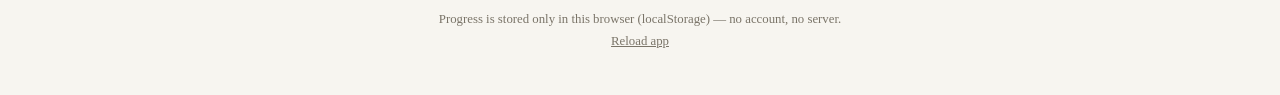
==== commit 91e65f4e: "Memory practice earns XP; footer shows the build with a Reload app button Co-Authored-By: Claude Son" ====
--- a/index.html
+++ b/index.html
@@ -104,7 +104,8 @@
           Highlight any words in the reader above and tap “Memorize”, or tap a
           verse number and choose “Memorize verse”. You can also add a passage
           by reference. Practice starts with blanks and ends with typing it from
-          memory; verses you know come back less often.
+          memory; verses you know come back less often. Passing a review
+          that's due earns XP (up to 20 a day); practicing early doesn't.
         </p>
         <form id="mem-form" class="q-form" autocomplete="off">
           <label for="mem-passage">Add a passage</label>
@@ -287,6 +288,9 @@
 
     <footer>
       Progress is stored only in this browser (localStorage) — no account, no server.
+      <br />
+      <span id="build-label"></span>
+      <button id="reload-app" class="link-btn" type="button">Reload app</button>
     </footer>
   </main>
 
--- a/style.css
+++ b/style.css
@@ -1489,3 +1489,13 @@
   color: #b3382c;
   font-weight: 600;
 }
+
+.link-btn {
+  border: 0;
+  background: none;
+  padding: 0.4rem 0.2rem;
+  font: inherit;
+  color: inherit;
+  text-decoration: underline;
+  cursor: pointer;
+}
